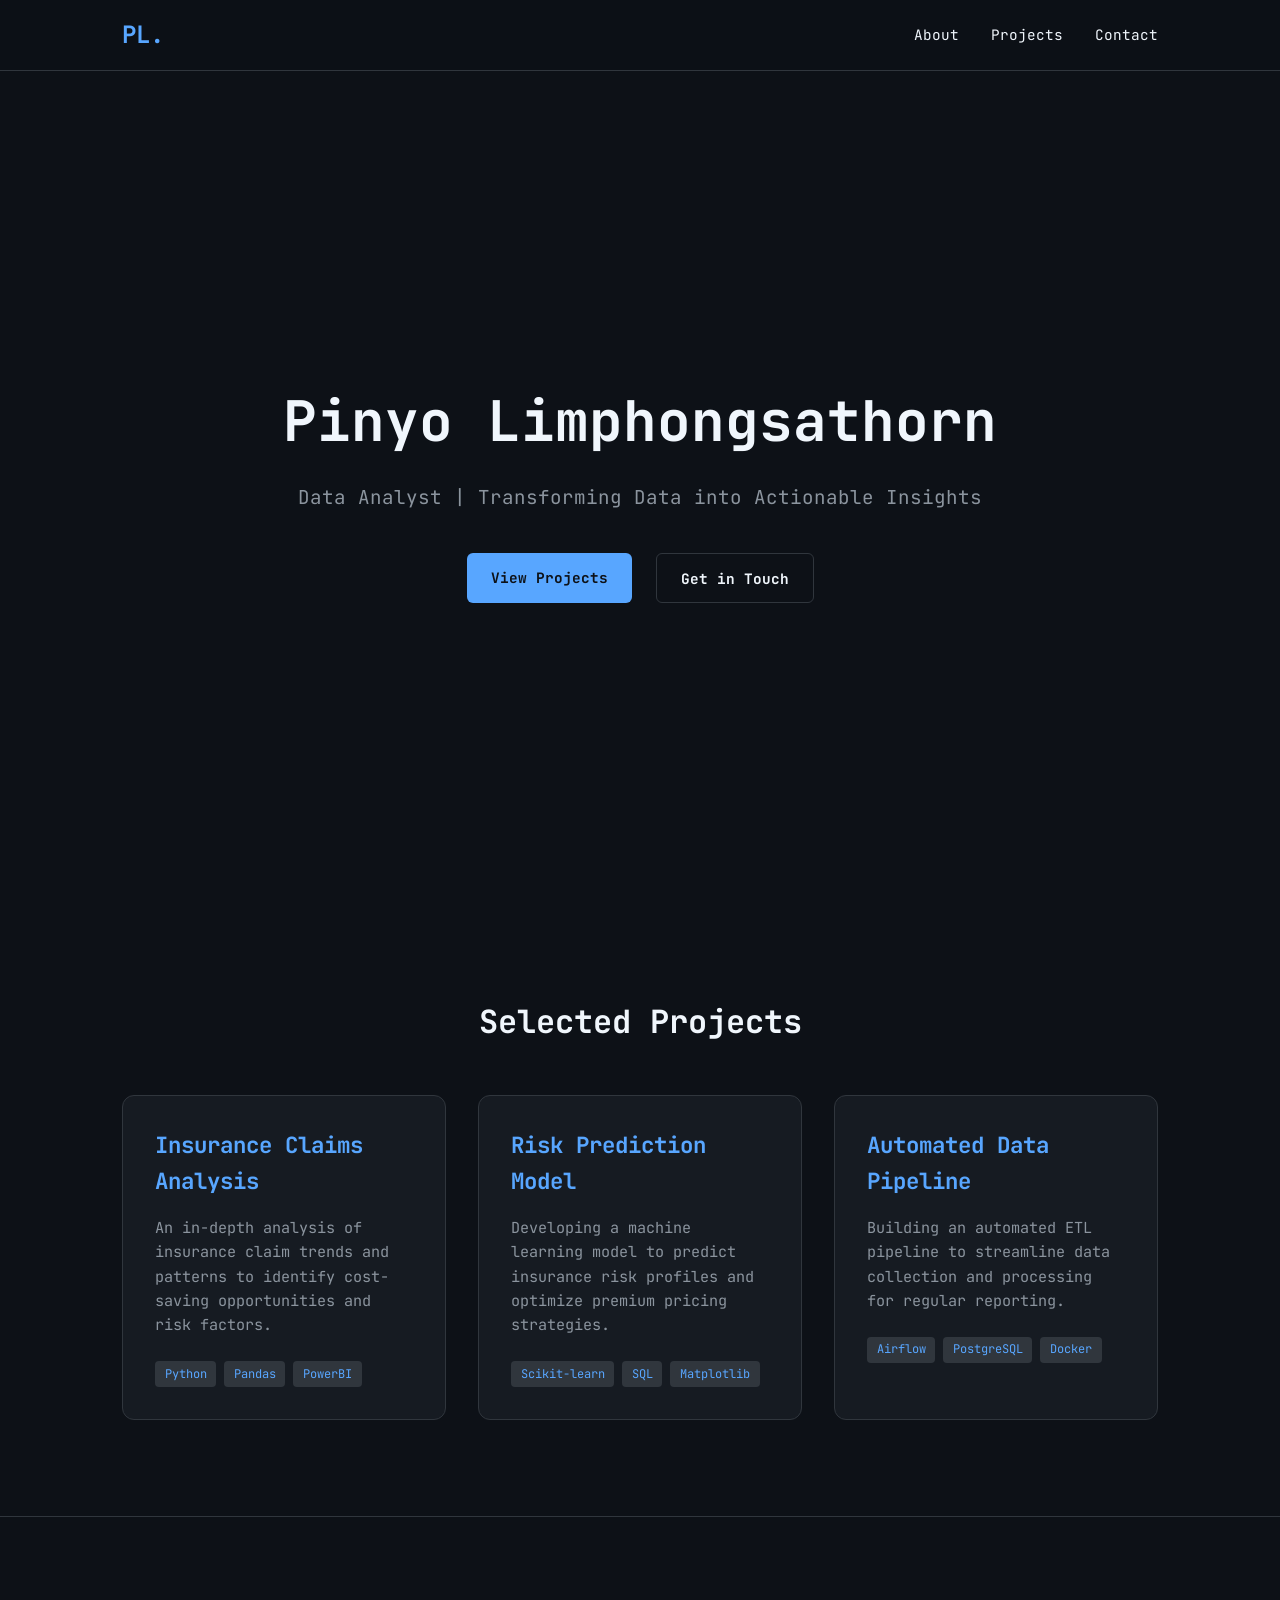
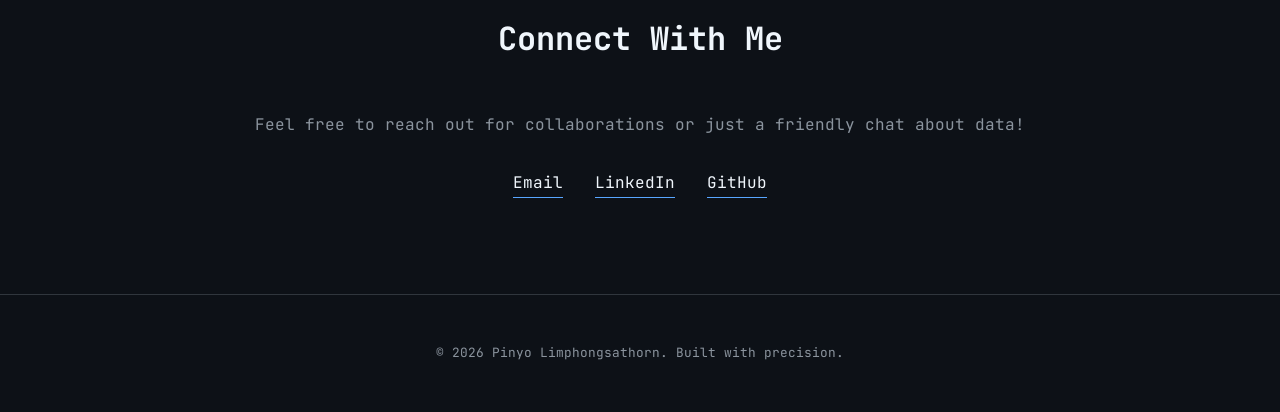
==== index.html @ 456b03f9 "Initial portfolio commit" ====
<!DOCTYPE html>
<html lang="en">
<head>
    <meta charset="UTF-8">
    <meta name="viewport" content="width=device-width, initial-scale=1.0">
    <title>Pinyo Limphongsathorn | Data Analyst Portfolio</title>
    <link rel="preconnect" href="https://fonts.googleapis.com">
    <link rel="preconnect" href="https://fonts.gstatic.com" crossorigin>
    <link href="https://fonts.googleapis.com/css2?family=JetBrains+Mono:wght@400;700&display=swap" rel="stylesheet">
    <link rel="stylesheet" href="style.css">
</head>
<body>
    <header>
        <nav>
            <div class="logo">PL.</div>
            <ul>
                <li><a href="#hero">About</a></li>
                <li><a href="#projects">Projects</a></li>
                <li><a href="#contact">Contact</a></li>
            </ul>
        </nav>
    </header>

    <main>
        <section id="hero" class="hero">
            <div class="container">
                <h1 class="glitch" data-text="Pinyo Limphongsathorn">Pinyo Limphongsathorn</h1>
                <p class="tagline">Data Analyst | Transforming Data into Actionable Insights</p>
                <div class="cta-buttons">
                    <a href="#projects" class="btn primary">View Projects</a>
                    <a href="#contact" class="btn secondary">Get in Touch</a>
                </div>
            </div>
        </section>

        <section id="projects" class="projects">
            <div class="container">
                <h2 class="section-title">Selected Projects</h2>
                <div class="project-grid">
                    <div class="project-card">
                        <div class="project-content">
                            <h3>Insurance Claims Analysis</h3>
                            <p>An in-depth analysis of insurance claim trends and patterns to identify cost-saving opportunities and risk factors.</p>
                            <div class="tech-tags">
                                <span>Python</span>
                                <span>Pandas</span>
                                <span>PowerBI</span>
                            </div>
                        </div>
                    </div>
                    <div class="project-card">
                        <div class="project-content">
                            <h3>Risk Prediction Model</h3>
                            <p>Developing a machine learning model to predict insurance risk profiles and optimize premium pricing strategies.</p>
                            <div class="tech-tags">
                                <span>Scikit-learn</span>
                                <span>SQL</span>
                                <span>Matplotlib</span>
                            </div>
                        </div>
                    </div>
                    <div class="project-card">
                        <div class="project-content">
                            <h3>Automated Data Pipeline</h3>
                            <p>Building an automated ETL pipeline to streamline data collection and processing for regular reporting.</p>
                            <div class="tech-tags">
                                <span>Airflow</span>
                                <span>PostgreSQL</span>
                                <span>Docker</span>
                            </div>
                        </div>
                    </div>
                </div>
            </div>
        </section>

        <section id="contact" class="contact">
            <div class="container">
                <h2 class="section-title">Connect With Me</h2>
                <p>Feel free to reach out for collaborations or just a friendly chat about data!</p>
                <div class="contact-links">
                    <a href="mailto:pinyo@example.com" class="contact-item">Email</a>
                    <a href="https://linkedin.com/in/pinyo" class="contact-item" target="_blank">LinkedIn</a>
                    <a href="https://github.com/pinyo" class="contact-item" target="_blank">GitHub</a>
                </div>
            </div>
        </section>
    </main>

    <footer>
        <div class="container">
            <p>&copy; 2026 Pinyo Limphongsathorn. Built with precision.</p>
        </div>
    </footer>

    <script src="script.js"></script>
</body>
</html>
---- style.css ----
:root {
    --bg-color: #0d1117;
    --card-bg: #161b22;
    --text-primary: #f0f6fc;
    --text-secondary: #8b949e;
    --accent-color: #58a6ff;
    --accent-glow: rgba(88, 166, 255, 0.3);
    --border-color: #30363d;
    --font-family: 'JetBrains Mono', monospace;
}

* {
    margin: 0;
    padding: 0;
    box-sizing: border-box;
}

html {
    scroll-behavior: smooth;
}

body {
    background-color: var(--bg-color);
    color: var(--text-primary);
    font-family: var(--font-family);
    line-height: 1.6;
    overflow-x: hidden;
}

.container {
    max-width: 1100px;
    margin: 0 auto;
    padding: 0 2rem;
}

/* Header & Nav */
header {
    position: fixed;
    top: 0;
    width: 100%;
    background-color: rgba(13, 17, 23, 0.8);
    backdrop-filter: blur(10px);
    border-bottom: 1px solid var(--border-color);
    z-index: 1000;
}

nav {
    display: flex;
    justify-content: space-between;
    align-items: center;
    padding: 1rem 2rem;
    max-width: 1100px;
    margin: 0 auto;
}

.logo {
    font-size: 1.5rem;
    font-weight: 700;
    color: var(--accent-color);
}

nav ul {
    display: flex;
    list-style: none;
}

nav ul li {
    margin-left: 2rem;
}

nav ul li a {
    text-decoration: none;
    color: var(--text-primary);
    font-size: 0.9rem;
    transition: color 0.3s ease;
}

nav ul li a:hover {
    color: var(--accent-color);
}

/* Hero Section */
.hero {
    height: 100vh;
    display: flex;
    align-items: center;
    justify-content: center;
    text-align: center;
    padding-top: 80px;
}

.hero h1 {
    font-size: 3.5rem;
    margin-bottom: 1rem;
    position: relative;
    color: var(--text-primary);
}

.hero .tagline {
    font-size: 1.2rem;
    color: var(--text-secondary);
    margin-bottom: 2.5rem;
}

.cta-buttons {
    display: flex;
    gap: 1.5rem;
    justify-content: center;
}

.btn {
    padding: 0.8rem 1.5rem;
    border-radius: 6px;
    text-decoration: none;
    font-weight: 700;
    font-size: 0.9rem;
    transition: all 0.3s ease;
}

.btn.primary {
    background-color: var(--accent-color);
    color: var(--bg-color);
}

.btn.primary:hover {
    box-shadow: 0 0 20px var(--accent-glow);
    transform: translateY(-2px);
}

.btn.secondary {
    border: 1px solid var(--border-color);
    color: var(--text-primary);
}

.btn.secondary:hover {
    background-color: var(--border-color);
    transform: translateY(-2px);
}

/* Projects Section */
.projects {
    padding: 6rem 0;
    background-color: #0d1117;
}

.section-title {
    font-size: 2rem;
    margin-bottom: 3rem;
    text-align: center;
}

.project-grid {
    display: grid;
    grid-template-columns: repeat(auto-fit, minmax(300px, 1fr));
    gap: 2rem;
}

.project-card {
    background-color: var(--card-bg);
    border: 1px solid var(--border-color);
    border-radius: 12px;
    padding: 2rem;
    transition: all 0.3s ease;
}

.project-card:hover {
    border-color: var(--accent-color);
    transform: translateY(-5px);
    box-shadow: 0 10px 30px rgba(0, 0, 0, 0.5);
}

.project-card h3 {
    font-size: 1.4rem;
    margin-bottom: 1rem;
    color: var(--accent-color);
}

.project-card p {
    color: var(--text-secondary);
    font-size: 0.95rem;
    margin-bottom: 1.5rem;
}

.tech-tags {
    display: flex;
    flex-wrap: wrap;
    gap: 0.5rem;
}

.tech-tags span {
    background-color: var(--border-color);
    color: var(--accent-color);
    padding: 0.2rem 0.6rem;
    border-radius: 4px;
    font-size: 0.75rem;
}

/* Contact Section */
.contact {
    padding: 6rem 0;
    text-align: center;
    border-top: 1px solid var(--border-color);
}

.contact p {
    margin-bottom: 2rem;
    color: var(--text-secondary);
}

.contact-links {
    display: flex;
    justify-content: center;
    gap: 2rem;
}

.contact-item {
    text-decoration: none;
    color: var(--text-primary);
    border-bottom: 1px solid var(--accent-color);
    padding-bottom: 2px;
    transition: all 0.3s ease;
}

.contact-item:hover {
    color: var(--accent-color);
    border-color: transparent;
}

/* Footer */
footer {
    padding: 3rem 0;
    text-align: center;
    border-top: 1px solid var(--border-color);
    color: var(--text-secondary);
    font-size: 0.8rem;
}

/* Mobile Responsive */
@media (max-width: 768px) {
    .hero h1 {
        font-size: 2.5rem;
    }
    
    .contact-links {
        flex-direction: column;
        gap: 1rem;
    }
}
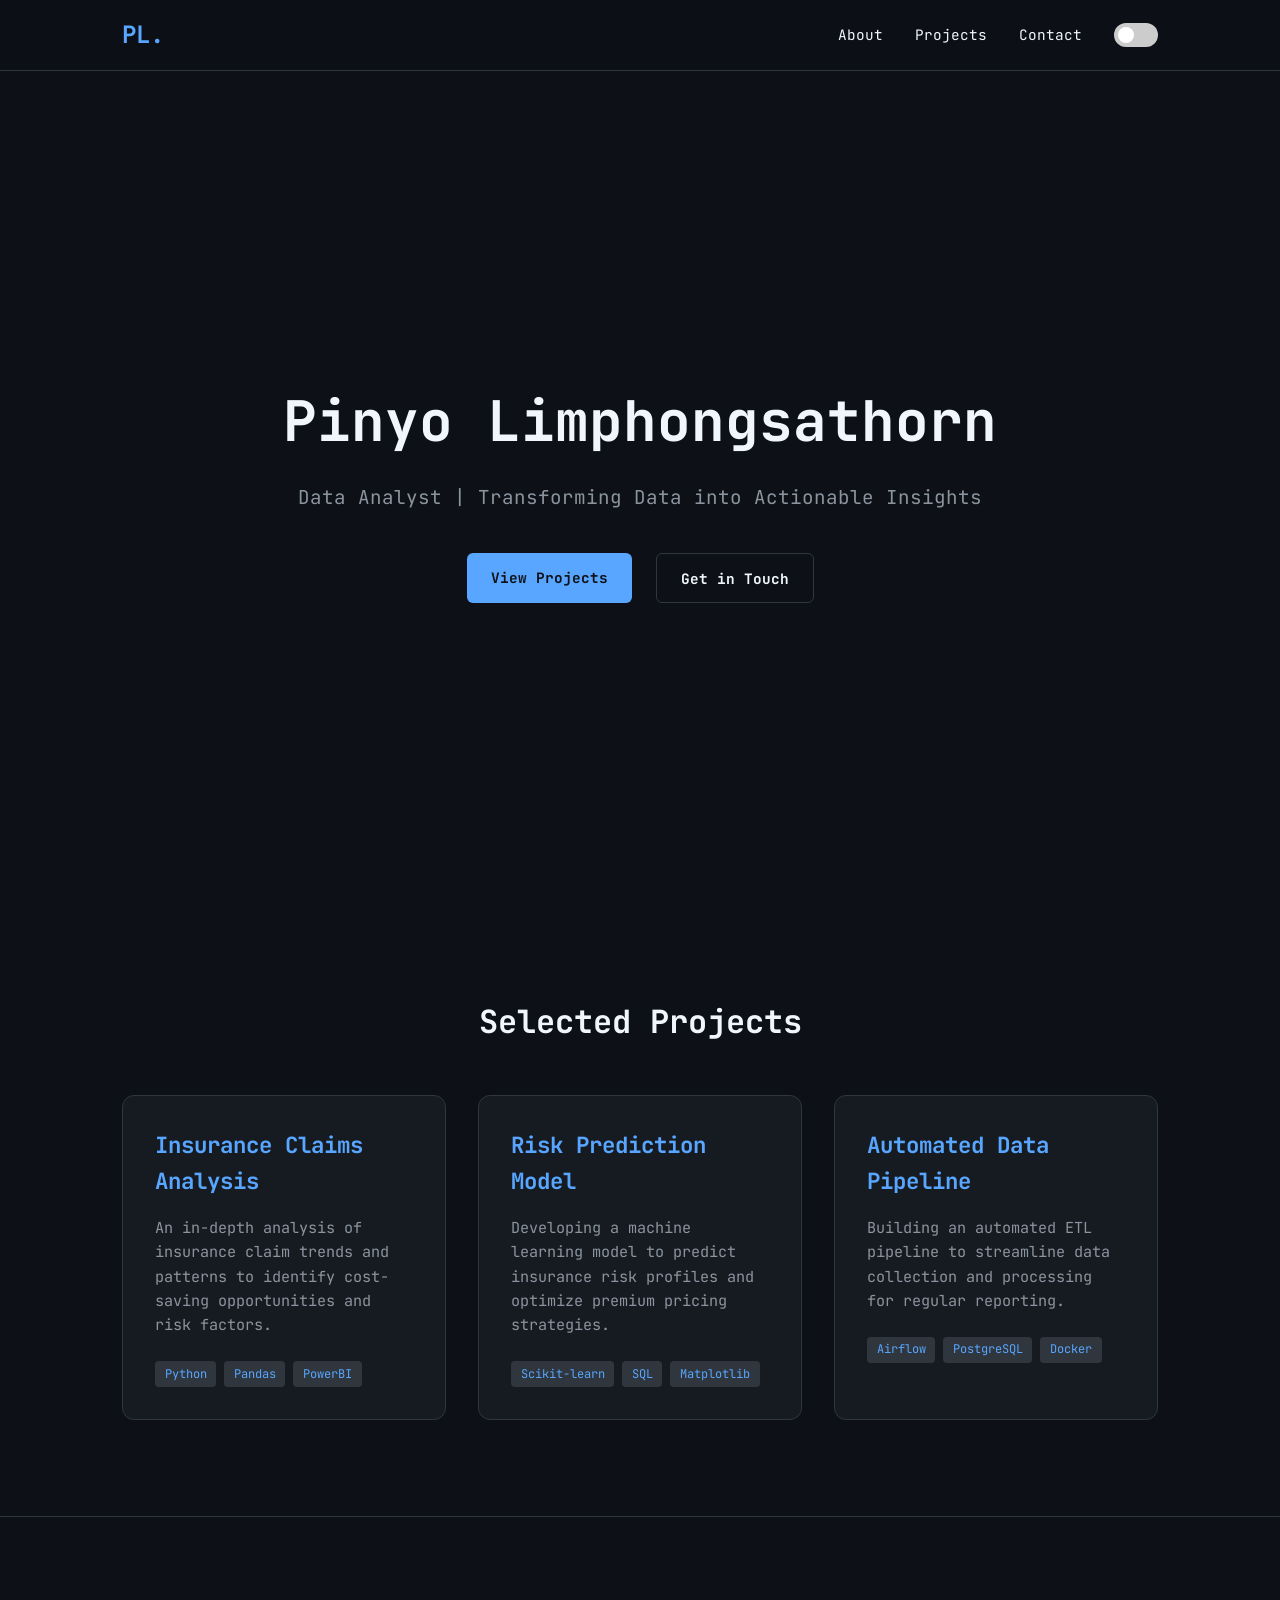
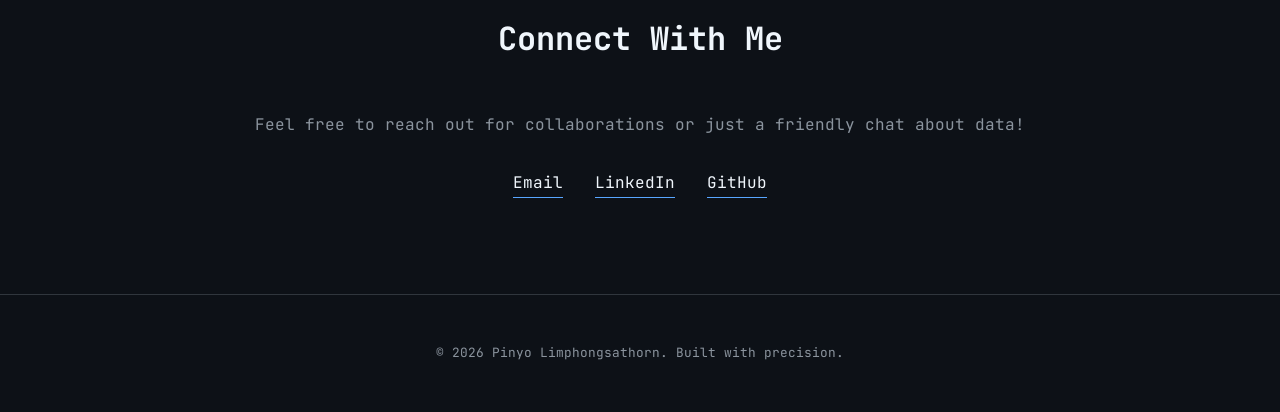
==== commit db5e24a7: "Add light/dark theme toggle" ====
--- a/index.html
+++ b/index.html
@@ -17,6 +17,12 @@
                 <li><a href="#hero">About</a></li>
                 <li><a href="#projects">Projects</a></li>
                 <li><a href="#contact">Contact</a></li>
+                <li class="theme-switch-wrapper">
+                    <label class="theme-switch" for="checkbox">
+                        <input type="checkbox" id="checkbox" />
+                        <div class="slider round"></div>
+                    </label>
+                </li>
             </ul>
         </nav>
     </header>
--- a/style.css
+++ b/style.css
@@ -9,6 +9,16 @@
     --font-family: 'JetBrains Mono', monospace;
 }
 
+[data-theme="light"] {
+    --bg-color: #ffffff;
+    --card-bg: #f6f8fa;
+    --text-primary: #24292f;
+    --text-secondary: #57606a;
+    --accent-color: #0969da;
+    --accent-glow: rgba(9, 105, 218, 0.2);
+    --border-color: #d0d7de;
+}
+
 * {
     margin: 0;
     padding: 0;
@@ -25,6 +35,7 @@
     font-family: var(--font-family);
     line-height: 1.6;
     overflow-x: hidden;
+    transition: background-color 0.3s ease, color 0.3s ease;
 }
 
 .container {
@@ -38,10 +49,15 @@
     position: fixed;
     top: 0;
     width: 100%;
-    background-color: rgba(13, 17, 23, 0.8);
+    background-color: rgba(var(--header-bg, 13, 17, 23), 0.8);
     backdrop-filter: blur(10px);
     border-bottom: 1px solid var(--border-color);
     z-index: 1000;
+    transition: background-color 0.3s ease;
+}
+
+[data-theme="light"] header {
+    background-color: rgba(255, 255, 255, 0.8);
 }
 
 nav {
@@ -62,6 +78,7 @@
 nav ul {
     display: flex;
     list-style: none;
+    align-items: center;
 }
 
 nav ul li {
@@ -77,6 +94,61 @@
 
 nav ul li a:hover {
     color: var(--accent-color);
+}
+
+/* Theme Switch */
+.theme-switch-wrapper {
+    display: flex;
+    align-items: center;
+}
+
+.theme-switch {
+    display: inline-block;
+    height: 24px;
+    position: relative;
+    width: 44px;
+}
+
+.theme-switch input {
+    display: none;
+}
+
+.slider {
+    background-color: #ccc;
+    bottom: 0;
+    cursor: pointer;
+    left: 0;
+    position: absolute;
+    right: 0;
+    top: 0;
+    transition: .4s;
+}
+
+.slider:before {
+    background-color: #fff;
+    bottom: 4px;
+    content: "";
+    height: 16px;
+    left: 4px;
+    position: absolute;
+    transition: .4s;
+    width: 16px;
+}
+
+input:checked + .slider {
+    background-color: var(--accent-color);
+}
+
+input:checked + .slider:before {
+    transform: translateX(20px);
+}
+
+.slider.round {
+    border-radius: 34px;
+}
+
+.slider.round:before {
+    border-radius: 50%;
 }
 
 /* Hero Section */
@@ -140,7 +212,7 @@
 /* Projects Section */
 .projects {
     padding: 6rem 0;
-    background-color: #0d1117;
+    background-color: var(--bg-color);
 }
 
 .section-title {
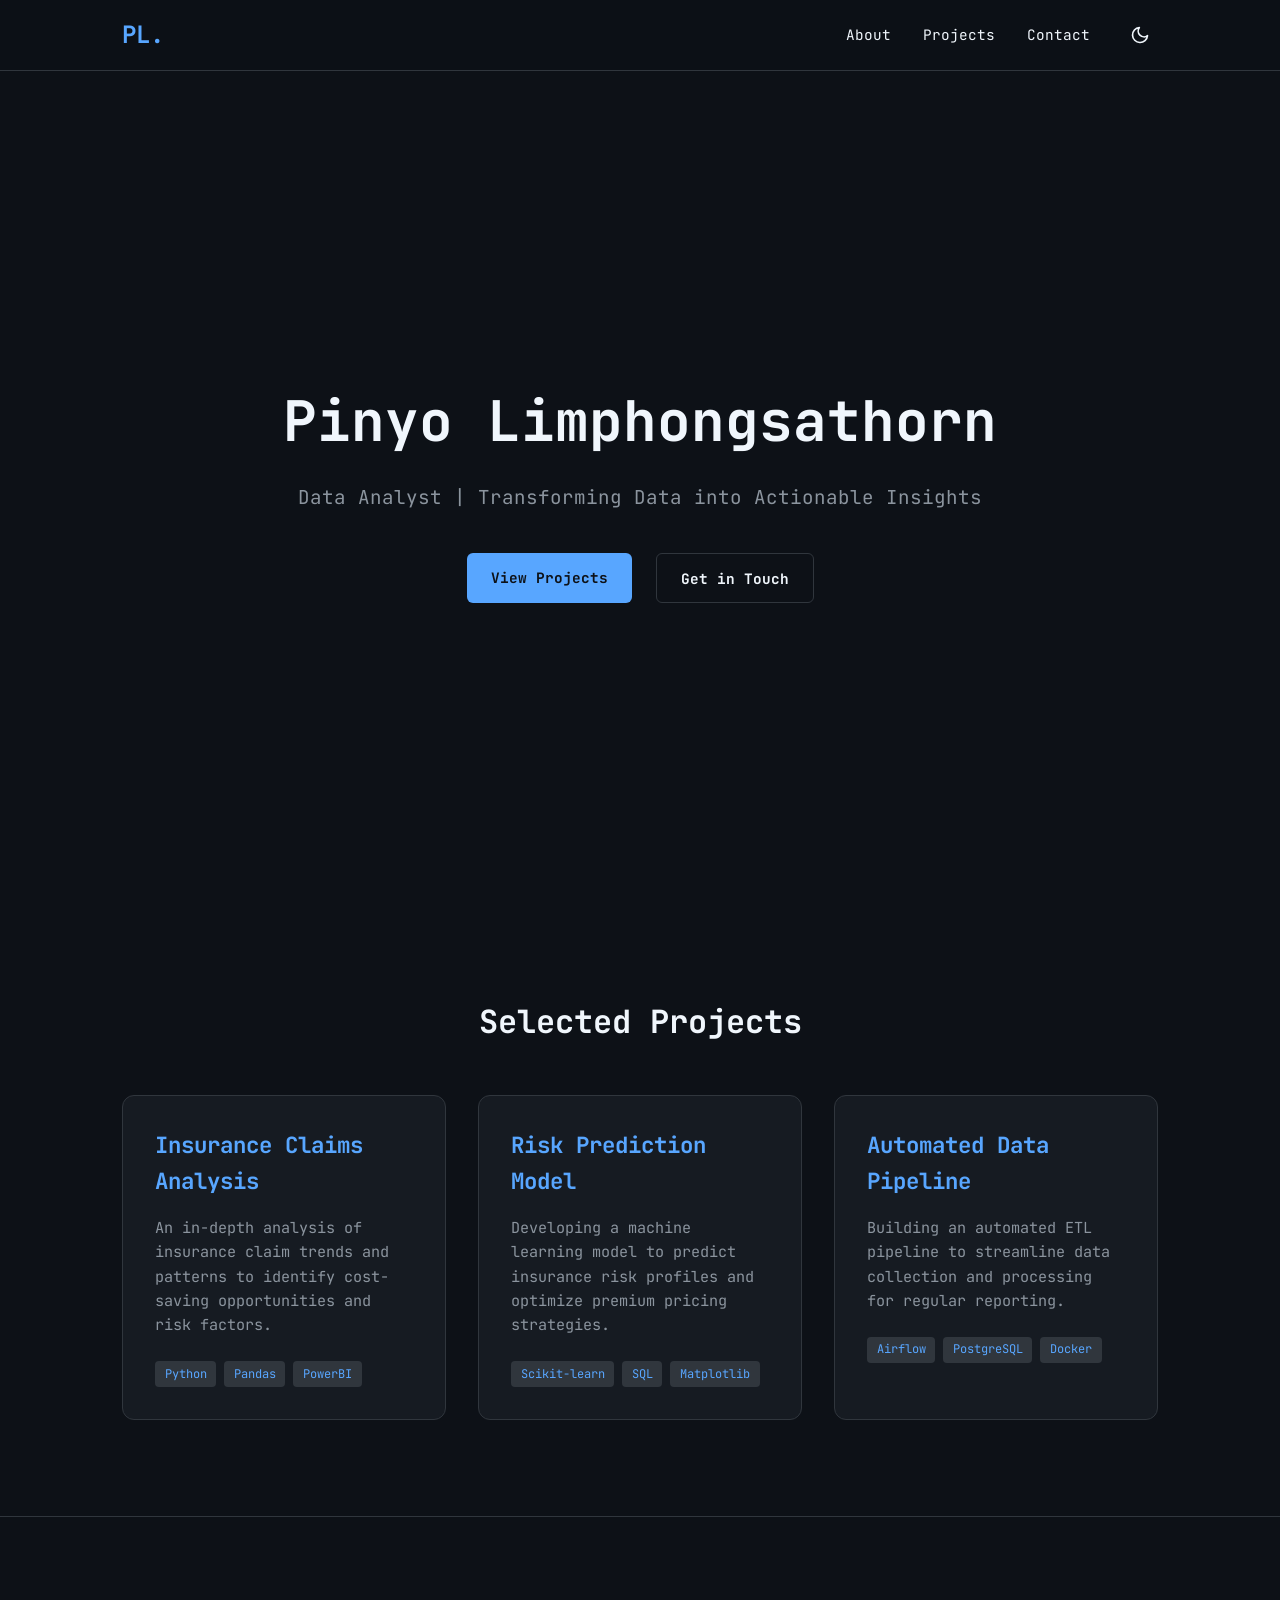
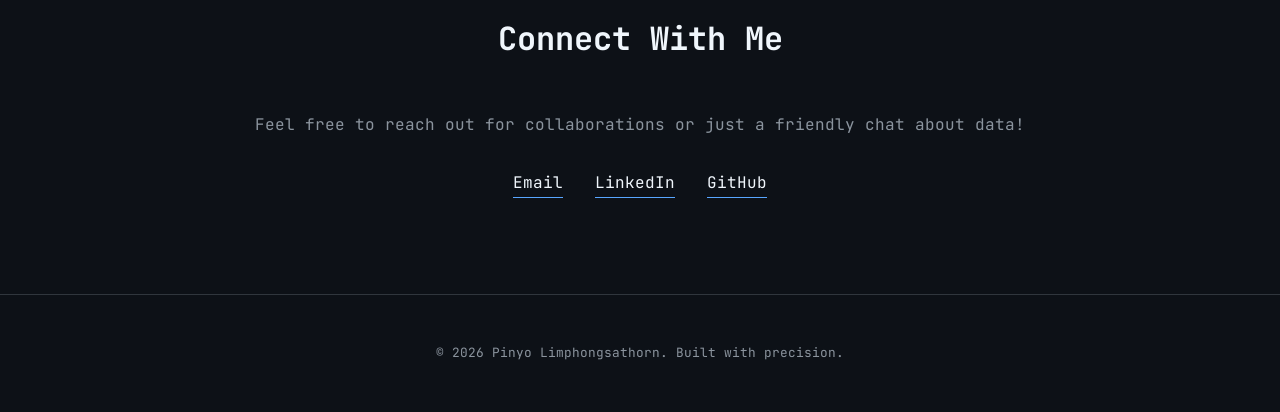
==== commit e01cc7da: "Change theme toggle to sun/moon icon" ====
--- a/index.html
+++ b/index.html
@@ -17,11 +17,11 @@
                 <li><a href="#hero">About</a></li>
                 <li><a href="#projects">Projects</a></li>
                 <li><a href="#contact">Contact</a></li>
-                <li class="theme-switch-wrapper">
-                    <label class="theme-switch" for="checkbox">
-                        <input type="checkbox" id="checkbox" />
-                        <div class="slider round"></div>
-                    </label>
+                <li class="theme-toggle-wrapper">
+                    <button id="theme-toggle" aria-label="Toggle Theme">
+                        <svg class="sun-icon" xmlns="http://www.w3.org/2000/svg" width="20" height="20" viewBox="0 0 24 24" fill="none" stroke="currentColor" stroke-width="2" stroke-linecap="round" stroke-linejoin="round"><circle cx="12" cy="12" r="5"></circle><line x1="12" y1="1" x2="12" y2="3"></line><line x1="12" y1="21" x2="12" y2="23"></line><line x1="4.22" y1="4.22" x2="5.64" y2="5.64"></line><line x1="18.36" y1="18.36" x2="19.78" y2="19.78"></line><line x1="1" y1="12" x2="3" y2="12"></line><line x1="21" y1="12" x2="23" y2="12"></line><line x1="4.22" y1="19.78" x2="5.64" y2="18.36"></line><line x1="18.36" y1="5.64" x2="19.78" y2="4.22"></line></svg>
+                        <svg class="moon-icon" xmlns="http://www.w3.org/2000/svg" width="20" height="20" viewBox="0 0 24 24" fill="none" stroke="currentColor" stroke-width="2" stroke-linecap="round" stroke-linejoin="round"><path d="M21 12.79A9 9 0 1 1 11.21 3 7 7 0 0 0 21 12.79z"></path></svg>
+                    </button>
                 </li>
             </ul>
         </nav>
--- a/style.css
+++ b/style.css
@@ -96,59 +96,45 @@
     color: var(--accent-color);
 }
 
-/* Theme Switch */
-.theme-switch-wrapper {
-    display: flex;
-    align-items: center;
-}
-
-.theme-switch {
-    display: inline-block;
-    height: 24px;
-    position: relative;
-    width: 44px;
-}
-
-.theme-switch input {
+/* Theme Toggle */
+.theme-toggle-wrapper {
+    display: flex;
+    align-items: center;
+}
+
+#theme-toggle {
+    background: none;
+    border: none;
+    cursor: pointer;
+    color: var(--text-primary);
+    padding: 0.5rem;
+    display: flex;
+    align-items: center;
+    justify-content: center;
+    transition: color 0.3s ease, transform 0.3s ease;
+    border-radius: 50%;
+}
+
+#theme-toggle:hover {
+    color: var(--accent-color);
+    background-color: var(--border-color);
+    transform: rotate(15deg);
+}
+
+.sun-icon {
     display: none;
 }
 
-.slider {
-    background-color: #ccc;
-    bottom: 0;
-    cursor: pointer;
-    left: 0;
-    position: absolute;
-    right: 0;
-    top: 0;
-    transition: .4s;
-}
-
-.slider:before {
-    background-color: #fff;
-    bottom: 4px;
-    content: "";
-    height: 16px;
-    left: 4px;
-    position: absolute;
-    transition: .4s;
-    width: 16px;
-}
-
-input:checked + .slider {
-    background-color: var(--accent-color);
-}
-
-input:checked + .slider:before {
-    transform: translateX(20px);
-}
-
-.slider.round {
-    border-radius: 34px;
-}
-
-.slider.round:before {
-    border-radius: 50%;
+.moon-icon {
+    display: block;
+}
+
+[data-theme="light"] .sun-icon {
+    display: block;
+}
+
+[data-theme="light"] .moon-icon {
+    display: none;
 }
 
 /* Hero Section */
